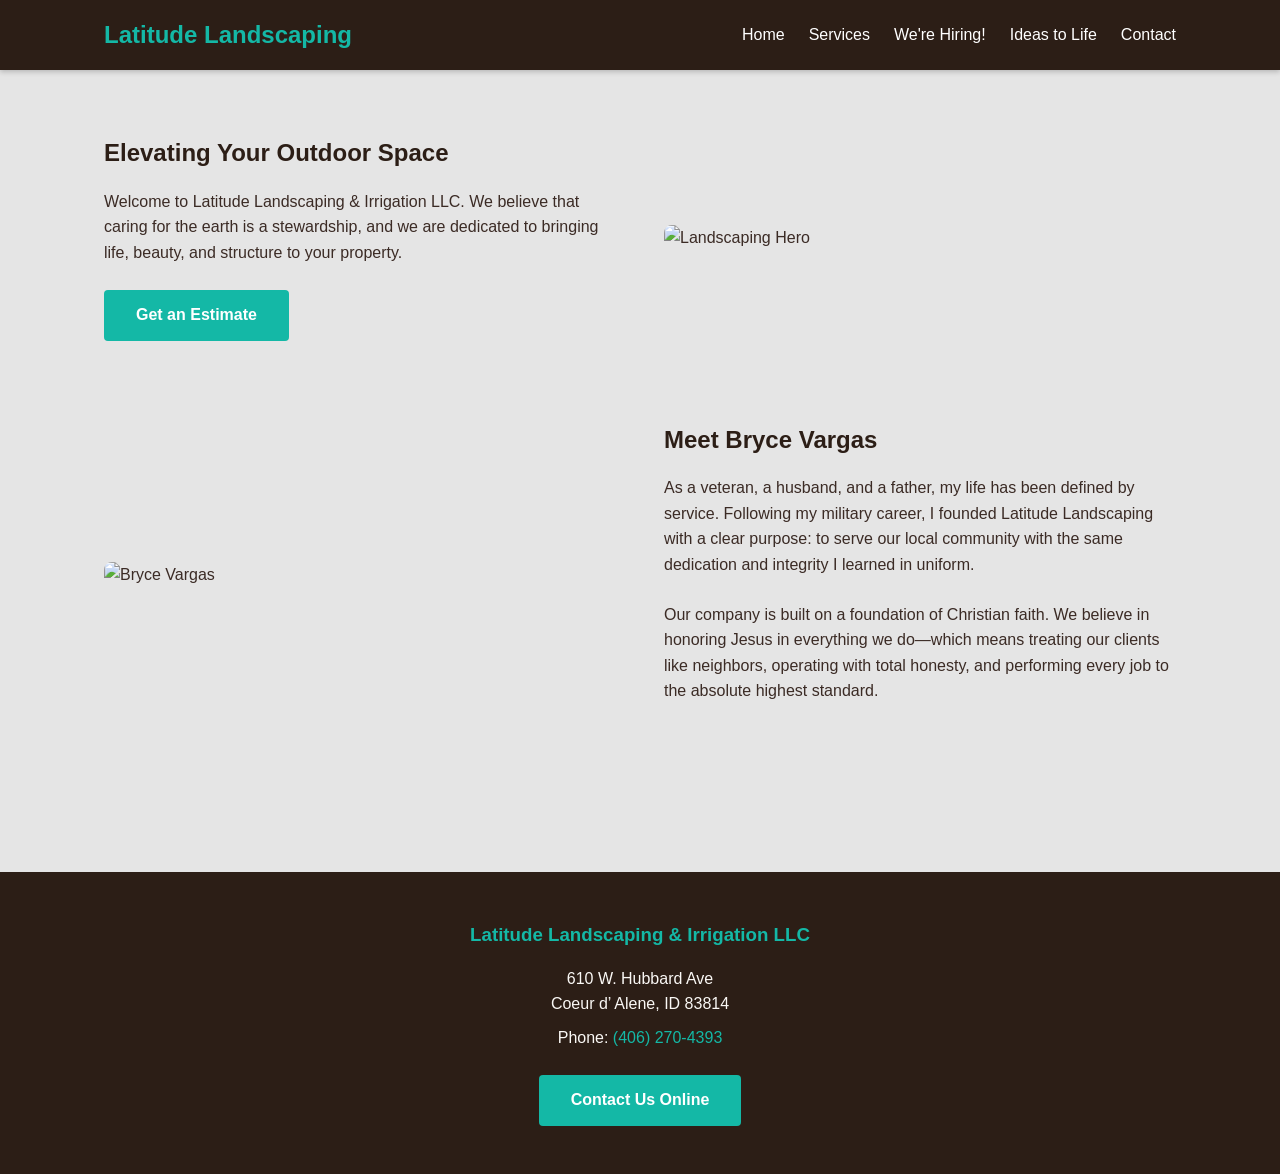
==== index.html @ a966120d "Add files via upload" ====
<!DOCTYPE html>
<html lang="en">
<head>
    <meta charset="UTF-8">
    <meta name="viewport" content="width=device-width, initial-scale=1.0">
    <title>Latitude Landscaping & Irrigation LLC</title>
    <link rel="stylesheet" href="style.css">
</head>
<body>
    <header>
        <nav>
            <a href="index.html" class="logo">Latitude Landscaping</a>
            <ul class="nav-links">
                <li><a href="index.html">Home</a></li>
                <li><a href="services.html">Services</a></li>
                <li><a href="hiring.html">We're Hiring!</a></li>
                <li><a href="ideas.html">Ideas to Life</a></li>
                <li><a href="contact.html">Contact</a></li>
            </ul>
        </nav>
    </header>

    <main class="container">
        <section class="grid-2">
            <div>
                <h1>Elevating Your Outdoor Space</h1>
                <p>Welcome to Latitude Landscaping & Irrigation LLC. We believe that caring for the earth is a stewardship, and we are dedicated to bringing life, beauty, and structure to your property.</p>
                <a href="contact.html" class="btn">Get an Estimate</a>
            </div>
            <div>
                <img src="https://placehold.co/600x400/4a5d23/ffffff?text=Beautiful+Landscaping" alt="Landscaping Hero" style="width:100%; border-radius:8px;">
            </div>
        </section>

        <section class="grid-2" style="margin-top: 5rem;">
            <div>
                <img src="https://placehold.co/500x600/cccccc/333333?text=Photo+of+Bryce+Vargas" alt="Bryce Vargas" style="width:100%; border-radius:8px;">
            </div>
            <div>
                <h2>Meet Bryce Vargas</h2>
                <p>As a veteran, a husband, and a father, my life has been defined by service. Following my military career, I founded Latitude Landscaping with a clear purpose: to serve our local community with the same dedication and integrity I learned in uniform.</p>
                <p>Our company is built on a foundation of Christian faith. We believe in honoring Jesus in everything we do—which means treating our clients like neighbors, operating with total honesty, and performing every job to the absolute highest standard.</p>
            </div>
        </section>
    </main>


    <footer>
    <div class="footer-content">
        <h3>Latitude Landscaping & Irrigation LLC</h3>
        <p>610 W. Hubbard Ave<br>Coeur d’ Alene, ID 83814</p>
        <p>Phone: <a href="tel:4062704393">(406) 270-4393</a></p>
        <a href="contact.html" class="btn">Contact Us Online</a>
    </div>
    </footer>
</body>
</html>
---- style.css ----
/* style.css - Master Design File */
* {
    margin: 0;
    padding: 0;
    box-sizing: border-box;
    font-family: 'Segoe UI', Tahoma, Geneva, Verdana, sans-serif;
}

body {
    background-color: #e5e5e5; /* Classic light concrete */
    color: #3b2b25; /* Rich dark brown text */
    line-height: 1.6;
}

/* Sticky Navigation Bar */
header {
    background-color: #2c1e16; /* Very dark brown */
    position: sticky;
    top: 0;
    z-index: 1000;
    box-shadow: 0 2px 5px rgba(0,0,0,0.2);
}

nav {
    display: flex;
    justify-content: space-between;
    align-items: center;
    padding: 1rem 5%;
    max-width: 1200px;
    margin: 0 auto;
}

.logo {
    color: #14b8a6; /* Vibrant Turquoise */
    font-size: 1.5rem;
    font-weight: bold;
    text-decoration: none;
}

.nav-links {
    display: flex;
    list-style: none;
    gap: 1.5rem;
}

.nav-links a {
    color: #ffffff;
    text-decoration: none;
    font-weight: 500;
    transition: color 0.3s ease;
}

.nav-links a:hover {
    color: #14b8a6; /* Turquoise hover accent */
}

/* Layout Classes */
.container {
    max-width: 1200px;
    margin: 0 auto;
    padding: 4rem 5%;
}

.grid-2 {
    display: grid;
    grid-template-columns: 1fr 1fr;
    gap: 3rem;
    align-items: center;
}

/* Typography & Elements */
h1, h2, h3 {
    margin-bottom: 1rem;
    color: #2c1e16; /* Very dark brown */
}

p {
    margin-bottom: 1.5rem;
}

.btn {
    display: inline-block;
    background-color: #14b8a6; /* Turquoise */
    color: white;
    padding: 0.8rem 2rem;
    text-decoration: none;
    border-radius: 4px;
    font-weight: bold;
    border: none;
    cursor: pointer;
    transition: background 0.3s;
}

.btn:hover {
    background-color: #0f766e; /* Darker Turquoise when hovering */
}

/* Forms */
form {
    display: flex;
    flex-direction: column;
    gap: 1rem;
    background: white;
    padding: 2rem;
    border-radius: 8px;
    box-shadow: 0 4px 6px rgba(0,0,0,0.05);
}

input, textarea, select {
    padding: 0.8rem;
    border: 1px solid #ccc;
    border-radius: 4px;
    width: 100%;
}

/* Image Galleries */
.gallery {
    display: grid;
    grid-template-columns: repeat(auto-fit, minmax(300px, 1fr));
    gap: 2rem;
}

.gallery-item img {
    width: 100%;
    border-radius: 8px;
    box-shadow: 0 4px 6px rgba(0,0,0,0.1);
}

/* Mobile Responsiveness */
@media (max-width: 768px) {
    nav {
        flex-direction: column;
        gap: 1rem;
    }
    .nav-links {
        flex-wrap: wrap;
        justify-content: center;
    }
    .grid-2 {
        grid-template-columns: 1fr;
    }
}

/* Footer Design */
footer {
    background-color: #2c1e16; /* Dark brown to match header */
    color: #faf8f5; /* Off-white text */
    text-align: center;
    padding: 3rem 5%;
    margin-top: 5rem;
}

.footer-content {
    max-width: 1200px;
    margin: 0 auto;
}

.footer-content h3 {
    color: #14b8a6; /* Turquoise */
    margin-bottom: 1rem;
}

.footer-content p {
    margin-bottom: 0.5rem;
}

.footer-content a {
    color: #14b8a6; /* Turquoise link for the phone number */
    text-decoration: none;
    transition: color 0.3s ease;
}

.footer-content a:hover {
    color: #c4a47c; /* Earthy accent on hover */
}

.footer-content .btn {
    margin-top: 1rem;
    color: white; /* Keeps button text white */
}
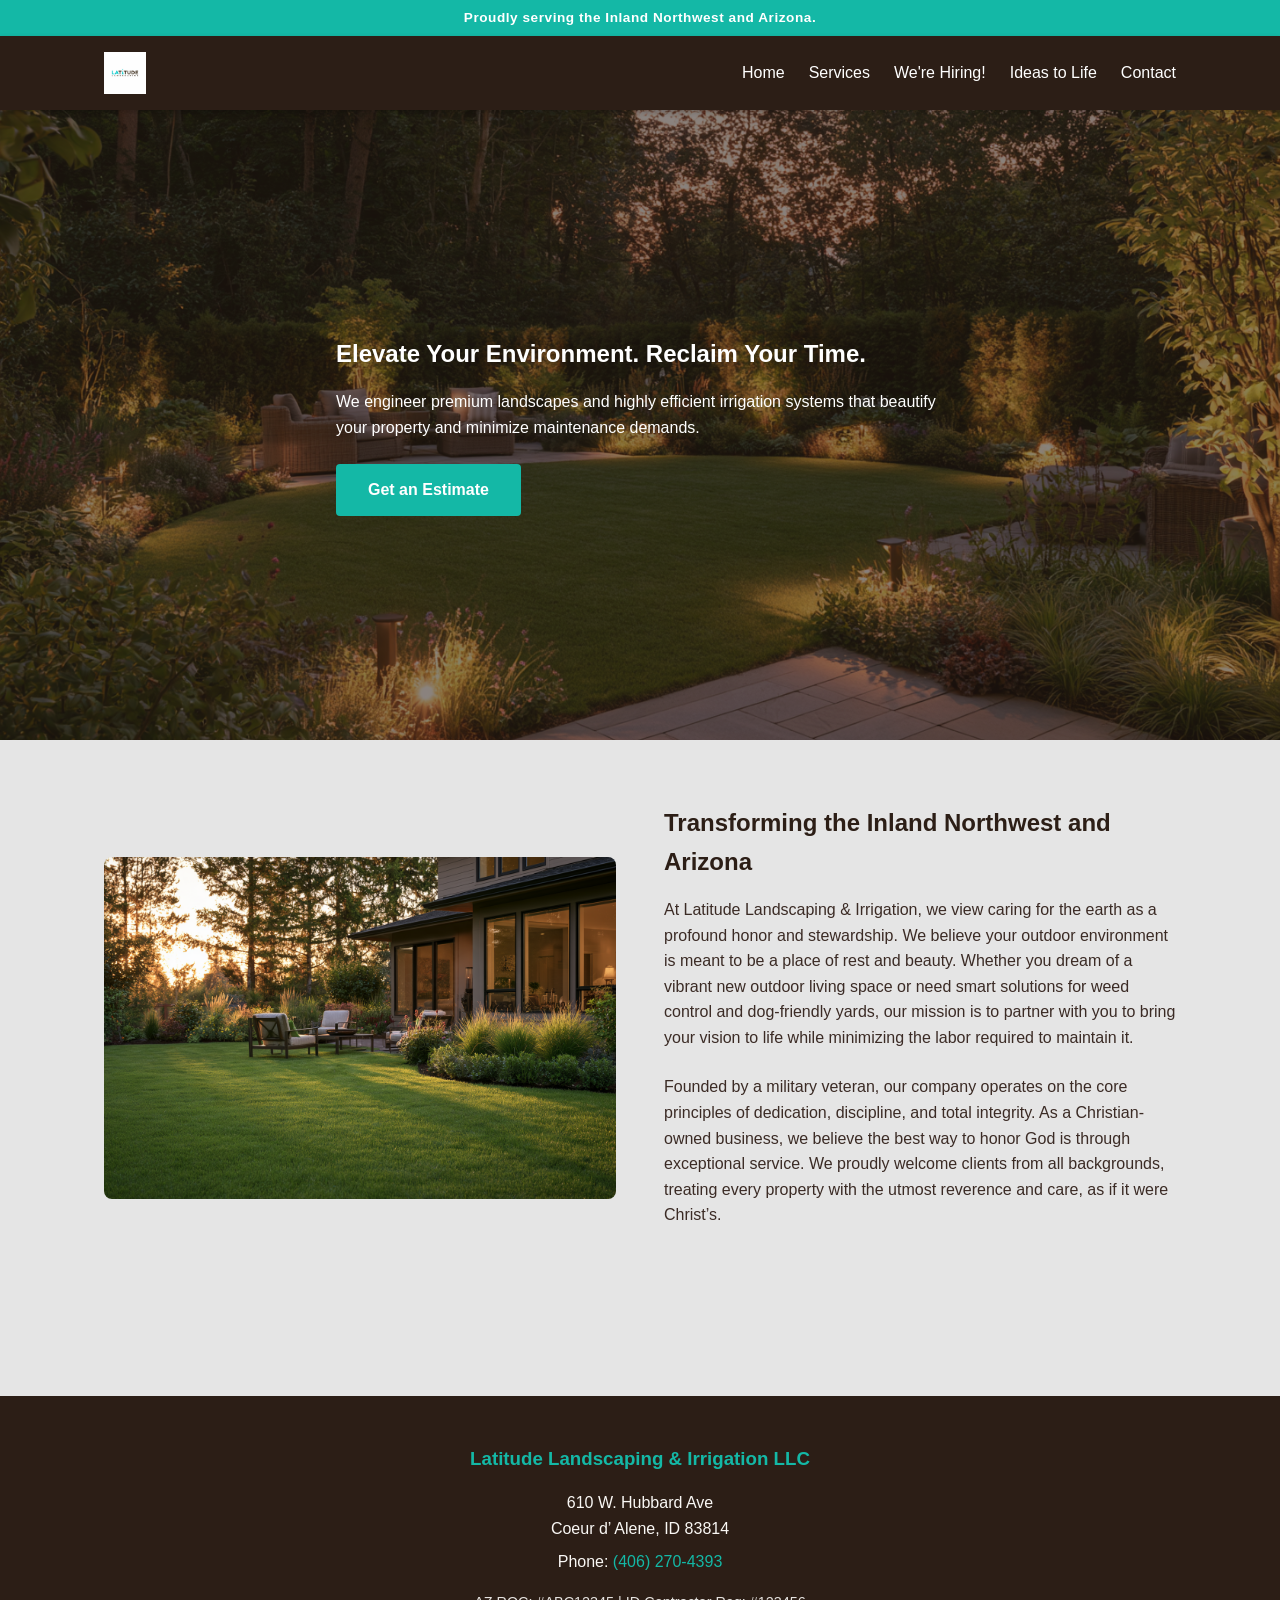
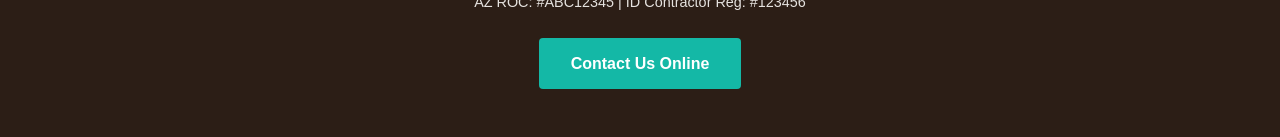
==== commit 214909ee: "Add files via upload" ====
--- a/index.html
+++ b/index.html
@@ -7,9 +7,12 @@
     <link rel="stylesheet" href="style.css">
 </head>
 <body>
+    <div class="service-banner">Proudly serving the Inland Northwest and Arizona.</div>
     <header>
         <nav>
-            <a href="index.html" class="logo">Latitude Landscaping</a>
+            <a href="index.html" class="logo">
+                <img src="images/logo.png" alt="Latitude Landscaping &amp; Irrigation" class="logo-img">
+            </a>
             <ul class="nav-links">
                 <li><a href="index.html">Home</a></li>
                 <li><a href="services.html">Services</a></li>
@@ -20,38 +23,35 @@
         </nav>
     </header>
 
+    <section class="hero">
+        <div class="hero-inner">
+            <h1>Elevate Your Environment. Reclaim Your Time.</h1>
+            <p>We engineer premium landscapes and highly efficient irrigation systems that beautify your property and minimize maintenance demands.</p>
+            <a href="contact.html" class="btn">Get an Estimate</a>
+        </div>
+    </section>
+
     <main class="container">
         <section class="grid-2">
             <div>
-                <h1>Elevating Your Outdoor Space</h1>
-                <p>Welcome to Latitude Landscaping & Irrigation LLC. We believe that caring for the earth is a stewardship, and we are dedicated to bringing life, beauty, and structure to your property.</p>
-                <a href="contact.html" class="btn">Get an Estimate</a>
+                <img src="images/about-family.png" alt="The Latitude Landscaping family" class="section-image">
             </div>
             <div>
-                <img src="https://placehold.co/600x400/4a5d23/ffffff?text=Beautiful+Landscaping" alt="Landscaping Hero" style="width:100%; border-radius:8px;">
-            </div>
-        </section>
-
-        <section class="grid-2" style="margin-top: 5rem;">
-            <div>
-                <img src="https://placehold.co/500x600/cccccc/333333?text=Photo+of+Bryce+Vargas" alt="Bryce Vargas" style="width:100%; border-radius:8px;">
-            </div>
-            <div>
-                <h2>Meet Bryce Vargas</h2>
-                <p>As a veteran, a husband, and a father, my life has been defined by service. Following my military career, I founded Latitude Landscaping with a clear purpose: to serve our local community with the same dedication and integrity I learned in uniform.</p>
-                <p>Our company is built on a foundation of Christian faith. We believe in honoring Jesus in everything we do—which means treating our clients like neighbors, operating with total honesty, and performing every job to the absolute highest standard.</p>
+                <h2>Transforming the Inland Northwest and Arizona</h2>
+                <p>At Latitude Landscaping &amp; Irrigation, we view caring for the earth as a profound honor and stewardship. We believe your outdoor environment is meant to be a place of rest and beauty. Whether you dream of a vibrant new outdoor living space or need smart solutions for weed control and dog-friendly yards, our mission is to partner with you to bring your vision to life while minimizing the labor required to maintain it.</p>
+                <p>Founded by a military veteran, our company operates on the core principles of dedication, discipline, and total integrity. As a Christian-owned business, we believe the best way to honor God is through exceptional service. We proudly welcome clients from all backgrounds, treating every property with the utmost reverence and care, as if it were Christ’s.</p>
             </div>
         </section>
     </main>
 
-
     <footer>
-    <div class="footer-content">
-        <h3>Latitude Landscaping & Irrigation LLC</h3>
-        <p>610 W. Hubbard Ave<br>Coeur d’ Alene, ID 83814</p>
-        <p>Phone: <a href="tel:4062704393">(406) 270-4393</a></p>
-        <a href="contact.html" class="btn">Contact Us Online</a>
-    </div>
+        <div class="footer-content">
+            <h3>Latitude Landscaping &amp; Irrigation LLC</h3>
+            <p>610 W. Hubbard Ave<br>Coeur d’ Alene, ID 83814</p>
+            <p>Phone: <a href="tel:4062704393">(406) 270-4393</a></p>
+            <p class="license-line">AZ ROC: #ABC12345 | ID Contractor Reg: #123456</p>
+            <a href="contact.html" class="btn">Contact Us Online</a>
+        </div>
     </footer>
 </body>
-</html>+</html>
--- a/style.css
+++ b/style.css
@@ -10,6 +10,16 @@
     background-color: #e5e5e5; /* Classic light concrete */
     color: #3b2b25; /* Rich dark brown text */
     line-height: 1.6;
+}
+
+.service-banner {
+    background-color: #14b8a6;
+    color: #ffffff;
+    text-align: center;
+    font-size: 0.85rem;
+    font-weight: 600;
+    letter-spacing: 0.04em;
+    padding: 0.45rem 1rem;
 }
 
 /* Sticky Navigation Bar */
@@ -35,6 +45,14 @@
     font-size: 1.5rem;
     font-weight: bold;
     text-decoration: none;
+    display: flex;
+    align-items: center;
+}
+
+.logo-img {
+    height: 42px;
+    width: auto;
+    display: block;
 }
 
 .nav-links {
@@ -66,6 +84,69 @@
     grid-template-columns: 1fr 1fr;
     gap: 3rem;
     align-items: center;
+}
+
+.hero {
+    position: relative;
+    min-height: 70vh;
+    display: flex;
+    align-items: center;
+    background-image: url("images/hero-bg.png");
+    background-size: cover;
+    background-position: center;
+}
+
+.hero::before {
+    content: "";
+    position: absolute;
+    inset: 0;
+    background: rgba(44, 30, 22, 0.55);
+}
+
+.hero-inner {
+    position: relative;
+    z-index: 1;
+    max-width: 1200px;
+    margin: 0 auto;
+    padding: 5rem 5%;
+}
+
+.hero h1,
+.hero p {
+    color: #ffffff;
+}
+
+.hero p {
+    max-width: 38rem;
+}
+
+.section-image {
+    width: 100%;
+    border-radius: 8px;
+    display: block;
+    object-fit: cover;
+}
+
+.ba-pair {
+    display: grid;
+    grid-template-columns: 1fr 1fr;
+    gap: 0.75rem;
+}
+
+.ba-pair img {
+    width: 100%;
+    border-radius: 8px;
+}
+
+.form-label {
+    font-weight: 600;
+    font-size: 0.9rem;
+}
+
+.file-hint {
+    font-size: 0.85rem;
+    color: #5c4a43;
+    margin: 0;
 }
 
 /* Typography & Elements */
@@ -113,6 +194,11 @@
     width: 100%;
 }
 
+textarea {
+    min-height: 160px;
+    resize: vertical;
+}
+
 /* Image Galleries */
 .gallery {
     display: grid;
@@ -137,6 +223,9 @@
         justify-content: center;
     }
     .grid-2 {
+        grid-template-columns: 1fr;
+    }
+    .ba-pair {
         grid-template-columns: 1fr;
     }
 }
@@ -164,6 +253,12 @@
     margin-bottom: 0.5rem;
 }
 
+.license-line {
+    margin-top: 1rem;
+    font-size: 0.9rem;
+    opacity: 0.9;
+}
+
 .footer-content a {
     color: #14b8a6; /* Turquoise link for the phone number */
     text-decoration: none;
